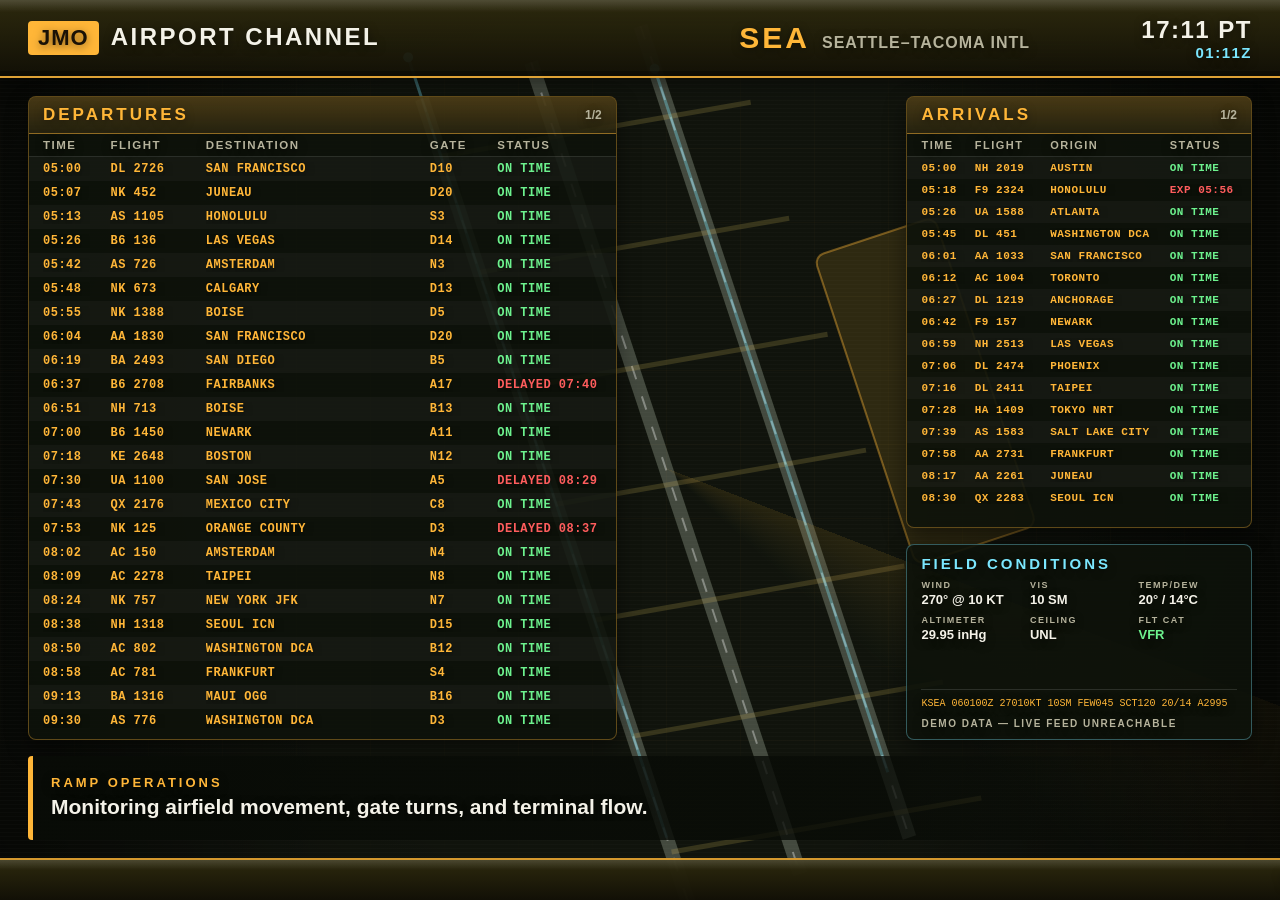
==== airport-channel/index.html @ 37097072 "add airport shopping and parks channels" ====
<!doctype html>
<html lang="en">
  <head>
    <meta charset="utf-8">
    <meta name="viewport" content="width=device-width, initial-scale=1">
    <title>JMO Airport Channel</title>
    <link rel="stylesheet" href="./styles.css?v=airport-1">
  </head>
  <body>
    <main class="frame">
      <canvas id="airfield" aria-label="Airfield ground view"></canvas>

      <div class="grid-glow"></div>
      <div class="scanlines"></div>
      <div class="vignette"></div>

      <header class="topbar">
        <div class="brand">
          <span class="brand-mark">JMO</span>
          <span class="brand-title">Airport Channel</span>
        </div>
        <div class="airport-id">
          <span id="airport-code" class="airport-code">SEA</span>
          <span id="airport-name" class="airport-name">Seattle–Tacoma Intl</span>
        </div>
        <div class="clocks">
          <div id="clock-local" class="clock">--:-- PT</div>
          <div id="clock-zulu" class="clock zulu">--:--Z</div>
        </div>
      </header>

      <section class="board departures">
        <div class="board-head">
          <span class="board-title">DEPARTURES</span>
          <span id="dep-page" class="board-page">1/2</span>
        </div>
        <div class="board-cols">
          <span>TIME</span><span>FLIGHT</span><span>DESTINATION</span><span>GATE</span><span>STATUS</span>
        </div>
        <div id="dep-rows" class="board-rows"></div>
      </section>

      <aside class="board arrivals">
        <div class="board-head">
          <span class="board-title">ARRIVALS</span>
          <span id="arr-page" class="board-page">1/2</span>
        </div>
        <div class="board-cols compact">
          <span>TIME</span><span>FLIGHT</span><span>ORIGIN</span><span>STATUS</span>
        </div>
        <div id="arr-rows" class="board-rows compact"></div>
      </aside>

      <aside class="wx-panel">
        <div class="panel-title">FIELD CONDITIONS</div>
        <div class="wx-grid">
          <div class="wx-cell"><span class="wx-label">WIND</span><span id="wx-wind" class="wx-value">---</span></div>
          <div class="wx-cell"><span class="wx-label">VIS</span><span id="wx-vis" class="wx-value">---</span></div>
          <div class="wx-cell"><span class="wx-label">TEMP/DEW</span><span id="wx-temp" class="wx-value">---</span></div>
          <div class="wx-cell"><span class="wx-label">ALTIMETER</span><span id="wx-altim" class="wx-value">---</span></div>
          <div class="wx-cell"><span class="wx-label">CEILING</span><span id="wx-ceiling" class="wx-value">---</span></div>
          <div class="wx-cell"><span class="wx-label">FLT CAT</span><span id="wx-cat" class="wx-value cat-vfr">VFR</span></div>
        </div>
        <div id="metar-raw" class="metar-raw">METAR LOADING...</div>
        <div id="wx-source" class="wx-source">DEMO DATA</div>
      </aside>

      <section class="status-panel">
        <div id="status-label" class="status-label">RAMP OPERATIONS</div>
        <div id="status-text" class="status-text">Monitoring airfield movement, gate turns, and terminal flow.</div>
      </section>

      <footer class="ticker">
        <div id="ticker-text" class="ticker-text">AIRPORT ADVISORY TAPE LOADING...</div>
      </footer>
    </main>

    <script src="./app.js?v=airport-1"></script>
  </body>
</html>
---- airport-channel/styles.css ----
:root {
  color-scheme: dark;
  --ink: #0a0c08;
  --panel: rgba(14, 18, 10, 0.9);
  --panel-strong: rgba(8, 11, 6, 0.95);
  --amber: #ffb638;
  --amber-dim: #b57f24;
  --green: #6df28e;
  --red: #ff5d5d;
  --cyan: #7be7ff;
  --white: #f4f2e8;
  --muted: #b6b39c;
  --safe-x: 28px;
  --topbar-h: 78px;
  --ticker-h: 42px;
  font-family: Arial, Helvetica, sans-serif;
}

* {
  box-sizing: border-box;
}

html,
body,
.frame,
#airfield {
  width: 100%;
  height: 100%;
  margin: 0;
  overflow: hidden;
}

body {
  background:
    radial-gradient(circle at 22% 20%, rgba(255, 182, 56, 0.1), transparent 30%),
    radial-gradient(circle at 76% 60%, rgba(123, 231, 255, 0.07), transparent 26%),
    linear-gradient(135deg, #0a0c08 0%, #14170f 48%, #060704 100%);
}

.frame {
  position: relative;
  aspect-ratio: 16 / 9;
  background: #0a0c08;
  color: var(--white);
}

#airfield {
  position: absolute;
  inset: 0;
}

.grid-glow,
.scanlines,
.vignette {
  position: absolute;
  inset: 0;
  pointer-events: none;
}

.grid-glow {
  z-index: 100;
  opacity: 0.32;
  background-image:
    linear-gradient(rgba(255, 182, 56, 0.07) 1px, transparent 1px),
    linear-gradient(90deg, rgba(255, 182, 56, 0.07) 1px, transparent 1px);
  background-size: 74px 74px;
  mask-image: linear-gradient(180deg, transparent 0%, #000 16%, #000 78%, transparent 100%);
}

.scanlines {
  z-index: 450;
  opacity: 0.08;
  background-image: repeating-linear-gradient(
    to bottom,
    rgba(255, 255, 255, 0.2),
    rgba(255, 255, 255, 0.2) 1px,
    transparent 1px,
    transparent 4px
  );
}

.vignette {
  z-index: 420;
  background:
    linear-gradient(90deg, rgba(0, 0, 0, 0.4), transparent 26%, transparent 70%, rgba(0, 0, 0, 0.46)),
    radial-gradient(circle at center, transparent 54%, rgba(0, 0, 0, 0.38));
}

.topbar,
.board,
.wx-panel,
.status-panel,
.ticker {
  position: absolute;
  z-index: 500;
  text-shadow: 0 2px 8px rgba(0, 0, 0, 0.52);
}

/* ---------- top bar ---------- */

.topbar {
  top: 0;
  left: 0;
  right: 0;
  height: var(--topbar-h);
  display: grid;
  grid-template-columns: minmax(0, 1fr) auto 200px;
  align-items: center;
  gap: 22px;
  padding: 0 var(--safe-x);
  background:
    linear-gradient(180deg, rgba(255, 255, 255, 0.16), transparent 12px),
    linear-gradient(180deg, rgba(46, 42, 14, 0.98), rgba(18, 16, 6, 0.96));
  border-bottom: 2px solid rgba(255, 182, 56, 0.82);
  box-shadow:
    inset 0 -5px 0 rgba(0, 0, 0, 0.28),
    0 7px 18px rgba(0, 0, 0, 0.42);
}

.brand {
  display: flex;
  align-items: baseline;
  gap: 12px;
  min-width: 0;
}

.brand-mark {
  padding: 4px 10px;
  border-radius: 4px;
  background: var(--amber);
  color: #1a1206;
  font-weight: 900;
  font-size: 22px;
  letter-spacing: 1px;
}

.brand-title {
  font-weight: 800;
  font-size: 24px;
  letter-spacing: 2.5px;
  text-transform: uppercase;
  white-space: nowrap;
}

.airport-id {
  display: flex;
  align-items: baseline;
  gap: 12px;
  white-space: nowrap;
}

.airport-code {
  font-size: 30px;
  font-weight: 900;
  letter-spacing: 3px;
  color: var(--amber);
}

.airport-name {
  font-size: 16px;
  font-weight: 700;
  letter-spacing: 1px;
  color: var(--muted);
  text-transform: uppercase;
}

.clocks {
  text-align: right;
  font-variant-numeric: tabular-nums;
}

.clock {
  font-size: 24px;
  font-weight: 800;
  letter-spacing: 1.5px;
}

.clock.zulu {
  font-size: 15px;
  font-weight: 700;
  color: var(--cyan);
}

/* ---------- flight boards ---------- */

.board {
  background: var(--panel);
  border: 1px solid rgba(255, 182, 56, 0.34);
  border-radius: 8px;
  box-shadow: 0 8px 22px rgba(0, 0, 0, 0.45);
  overflow: hidden;
  font-family: "Courier New", ui-monospace, monospace;
  display: flex;
  flex-direction: column;
}

.departures {
  top: calc(var(--topbar-h) + 18px);
  left: var(--safe-x);
  width: 46%;
  bottom: calc(var(--ticker-h) + 118px);
}

.arrivals {
  top: calc(var(--topbar-h) + 18px);
  right: var(--safe-x);
  width: 27%;
  height: 48%;
}

.board-head {
  display: flex;
  justify-content: space-between;
  align-items: center;
  padding: 8px 14px;
  background: linear-gradient(180deg, rgba(255, 182, 56, 0.24), rgba(255, 182, 56, 0.1));
  border-bottom: 1px solid rgba(255, 182, 56, 0.4);
  font-family: Arial, Helvetica, sans-serif;
}

.board-title {
  font-size: 17px;
  font-weight: 900;
  letter-spacing: 3px;
  color: var(--amber);
}

.board-page {
  font-size: 12px;
  font-weight: 700;
  color: var(--muted);
  font-variant-numeric: tabular-nums;
}

.board-cols,
.board-row {
  display: grid;
  grid-template-columns: 11% 16% 39% 11% 23%;
  gap: 6px;
  padding: 5px 14px;
  font-size: clamp(12px, 0.79vw, 15px);
  letter-spacing: 0.5px;
  white-space: nowrap;
}

.board-cols.compact,
.board-row.compact {
  grid-template-columns: 15% 22% 36% 27%;
  font-size: clamp(11px, 0.73vw, 14px);
}

.board-cols {
  font-size: 11.5px;
  font-weight: 700;
  color: var(--muted);
  border-bottom: 1px solid rgba(255, 255, 255, 0.12);
  font-family: Arial, Helvetica, sans-serif;
  letter-spacing: 1.5px;
}

.board-rows {
  display: flex;
  flex-direction: column;
  flex: 1;
  overflow: hidden;
}

.board-row {
  color: var(--amber);
  font-weight: 700;
  overflow: hidden;
}

.board-row > span {
  overflow: hidden;
  text-overflow: clip;
}

.board-row:nth-child(odd) {
  background: rgba(255, 255, 255, 0.03);
}

.board-row .flip {
  animation: flapIn 0.45s ease-out;
}

@keyframes flapIn {
  0% { transform: scaleY(0.1); filter: brightness(2); }
  60% { transform: scaleY(1.1); }
  100% { transform: scaleY(1); filter: brightness(1); }
}

.st-ontime { color: var(--green); }
.st-boarding { color: var(--cyan); animation: pulse 1.6s ease-in-out infinite; }
.st-final { color: var(--amber); animation: pulse 1s ease-in-out infinite; }
.st-delayed { color: var(--red); }
.st-cancelled { color: var(--red); text-decoration: line-through; }
.st-departed,
.st-landed { color: var(--muted); }

@keyframes pulse {
  0%, 100% { opacity: 1; }
  50% { opacity: 0.45; }
}

/* ---------- weather panel ---------- */

.wx-panel {
  right: var(--safe-x);
  width: 27%;
  bottom: calc(var(--ticker-h) + 118px);
  top: calc(var(--topbar-h) + 18px + 48% + 16px);
  background: var(--panel);
  border: 1px solid rgba(123, 231, 255, 0.34);
  border-radius: 8px;
  padding: 10px 14px;
  box-shadow: 0 8px 22px rgba(0, 0, 0, 0.45);
  display: flex;
  flex-direction: column;
  gap: 8px;
  overflow: hidden;
}

.panel-title {
  font-size: 15px;
  font-weight: 900;
  letter-spacing: 3px;
  color: var(--cyan);
}

.wx-grid {
  display: grid;
  grid-template-columns: 1fr 1fr 1fr;
  gap: 8px 10px;
}

.wx-cell {
  display: flex;
  flex-direction: column;
  gap: 2px;
  min-width: 0;
}

.wx-label {
  font-size: clamp(9px, 0.55vw, 10.5px);
  font-weight: 700;
  letter-spacing: 1.5px;
  color: var(--muted);
}

.wx-value {
  font-size: clamp(13px, 0.89vw, 17px);
  font-weight: 800;
  font-variant-numeric: tabular-nums;
  white-space: nowrap;
}

.cat-vfr { color: var(--green); }
.cat-mvfr { color: var(--cyan); }
.cat-ifr { color: var(--red); }
.cat-lifr { color: #d98cff; }

.metar-raw {
  margin-top: auto;
  font-family: "Courier New", ui-monospace, monospace;
  font-size: clamp(10px, 0.66vw, 12.5px);
  line-height: 1.35;
  color: var(--amber);
  border-top: 1px solid rgba(255, 255, 255, 0.12);
  padding-top: 7px;
  word-break: break-word;
}

.wx-source {
  font-size: 10px;
  font-weight: 700;
  letter-spacing: 1.5px;
  color: var(--muted);
}

/* ---------- lower-third status ---------- */

.status-panel {
  left: var(--safe-x);
  right: var(--safe-x);
  bottom: calc(var(--ticker-h) + 18px);
  height: 84px;
  display: flex;
  flex-direction: column;
  justify-content: center;
  gap: 4px;
  padding: 10px 18px;
  background: linear-gradient(90deg, var(--panel-strong), rgba(8, 11, 6, 0.78) 70%, transparent);
  border-left: 5px solid var(--amber);
  border-radius: 4px;
}

.status-label {
  font-size: 13px;
  font-weight: 900;
  letter-spacing: 3px;
  color: var(--amber);
}

.status-text {
  font-size: 21px;
  font-weight: 700;
  line-height: 1.25;
  overflow: hidden;
  display: -webkit-box;
  -webkit-line-clamp: 2;
  -webkit-box-orient: vertical;
}

/* ---------- ticker ---------- */

.ticker {
  left: 0;
  right: 0;
  bottom: 0;
  height: var(--ticker-h);
  display: flex;
  align-items: center;
  overflow: hidden;
  background:
    linear-gradient(180deg, rgba(255, 255, 255, 0.14), transparent 10px),
    linear-gradient(180deg, rgba(46, 42, 14, 0.98), rgba(18, 16, 6, 0.98));
  border-top: 2px solid rgba(255, 182, 56, 0.82);
}

.ticker-text {
  white-space: nowrap;
  font-size: 17px;
  font-weight: 700;
  letter-spacing: 1px;
  font-variant-numeric: tabular-nums;
  padding-left: 100%;
  animation: tickerScroll 60s linear infinite;
}

@keyframes tickerScroll {
  from { transform: translateX(0); }
  to { transform: translateX(-100%); }
}
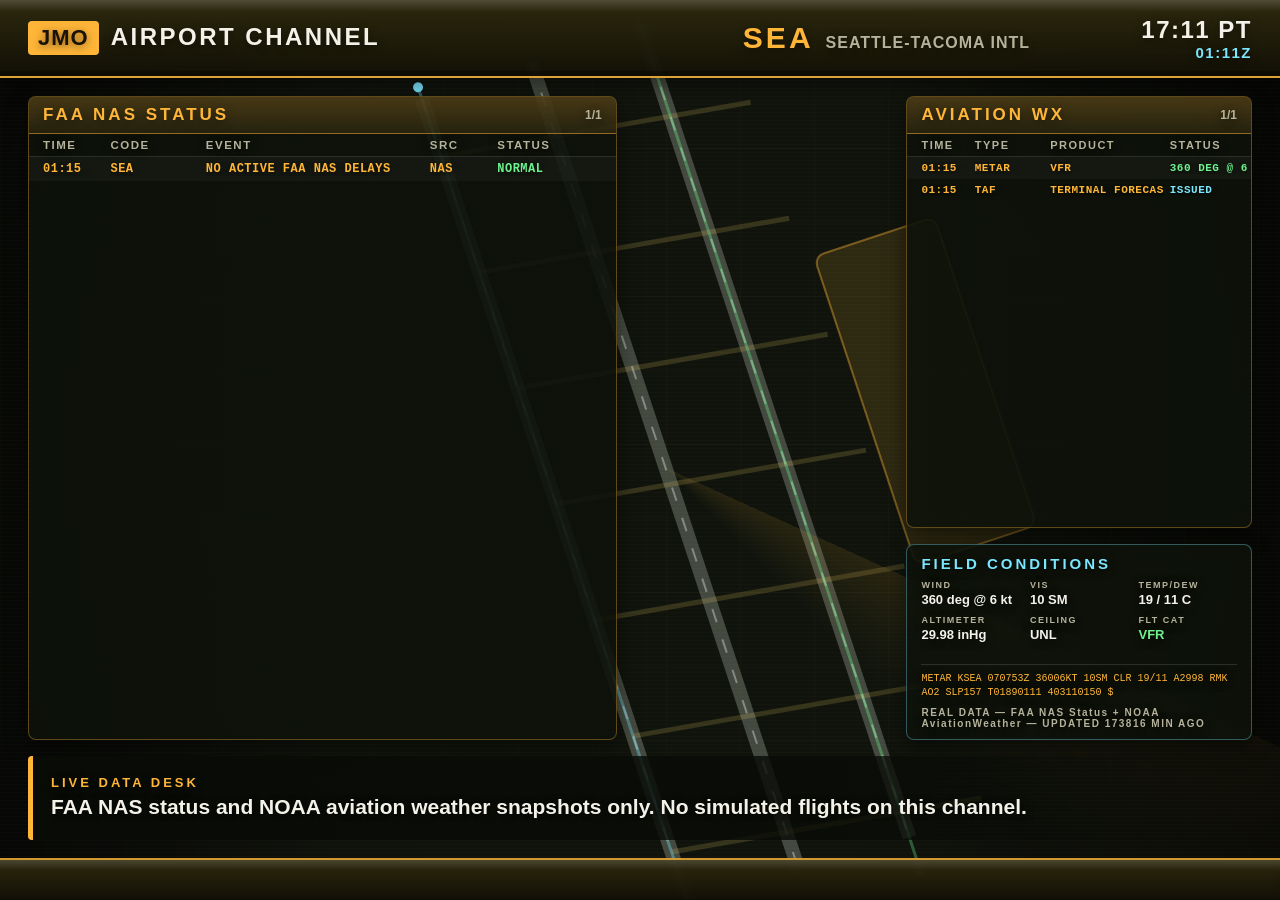
==== commit b86b36ee: "make channel visualizers real-data only" ====
--- a/airport-channel/index.html
+++ b/airport-channel/index.html
@@ -4,7 +4,7 @@
     <meta charset="utf-8">
     <meta name="viewport" content="width=device-width, initial-scale=1">
     <title>JMO Airport Channel</title>
-    <link rel="stylesheet" href="./styles.css?v=airport-1">
+    <link rel="stylesheet" href="./styles.css?v=airport-real-1">
   </head>
   <body>
     <main class="frame">
@@ -31,22 +31,22 @@
 
       <section class="board departures">
         <div class="board-head">
-          <span class="board-title">DEPARTURES</span>
+          <span class="board-title">FAA NAS STATUS</span>
           <span id="dep-page" class="board-page">1/2</span>
         </div>
         <div class="board-cols">
-          <span>TIME</span><span>FLIGHT</span><span>DESTINATION</span><span>GATE</span><span>STATUS</span>
+          <span>TIME</span><span>CODE</span><span>EVENT</span><span>SRC</span><span>STATUS</span>
         </div>
         <div id="dep-rows" class="board-rows"></div>
       </section>
 
       <aside class="board arrivals">
         <div class="board-head">
-          <span class="board-title">ARRIVALS</span>
+          <span class="board-title">AVIATION WX</span>
           <span id="arr-page" class="board-page">1/2</span>
         </div>
         <div class="board-cols compact">
-          <span>TIME</span><span>FLIGHT</span><span>ORIGIN</span><span>STATUS</span>
+          <span>TIME</span><span>TYPE</span><span>PRODUCT</span><span>STATUS</span>
         </div>
         <div id="arr-rows" class="board-rows compact"></div>
       </aside>
@@ -62,12 +62,12 @@
           <div class="wx-cell"><span class="wx-label">FLT CAT</span><span id="wx-cat" class="wx-value cat-vfr">VFR</span></div>
         </div>
         <div id="metar-raw" class="metar-raw">METAR LOADING...</div>
-        <div id="wx-source" class="wx-source">DEMO DATA</div>
+        <div id="wx-source" class="wx-source">LIVE SNAPSHOT LOADING</div>
       </aside>
 
       <section class="status-panel">
-        <div id="status-label" class="status-label">RAMP OPERATIONS</div>
-        <div id="status-text" class="status-text">Monitoring airfield movement, gate turns, and terminal flow.</div>
+        <div id="status-label" class="status-label">LIVE DATA DESK</div>
+        <div id="status-text" class="status-text">Loading FAA and NOAA airport status snapshot.</div>
       </section>
 
       <footer class="ticker">
@@ -75,6 +75,6 @@
       </footer>
     </main>
 
-    <script src="./app.js?v=airport-1"></script>
+    <script src="./app.js?v=airport-real-1"></script>
   </body>
 </html>
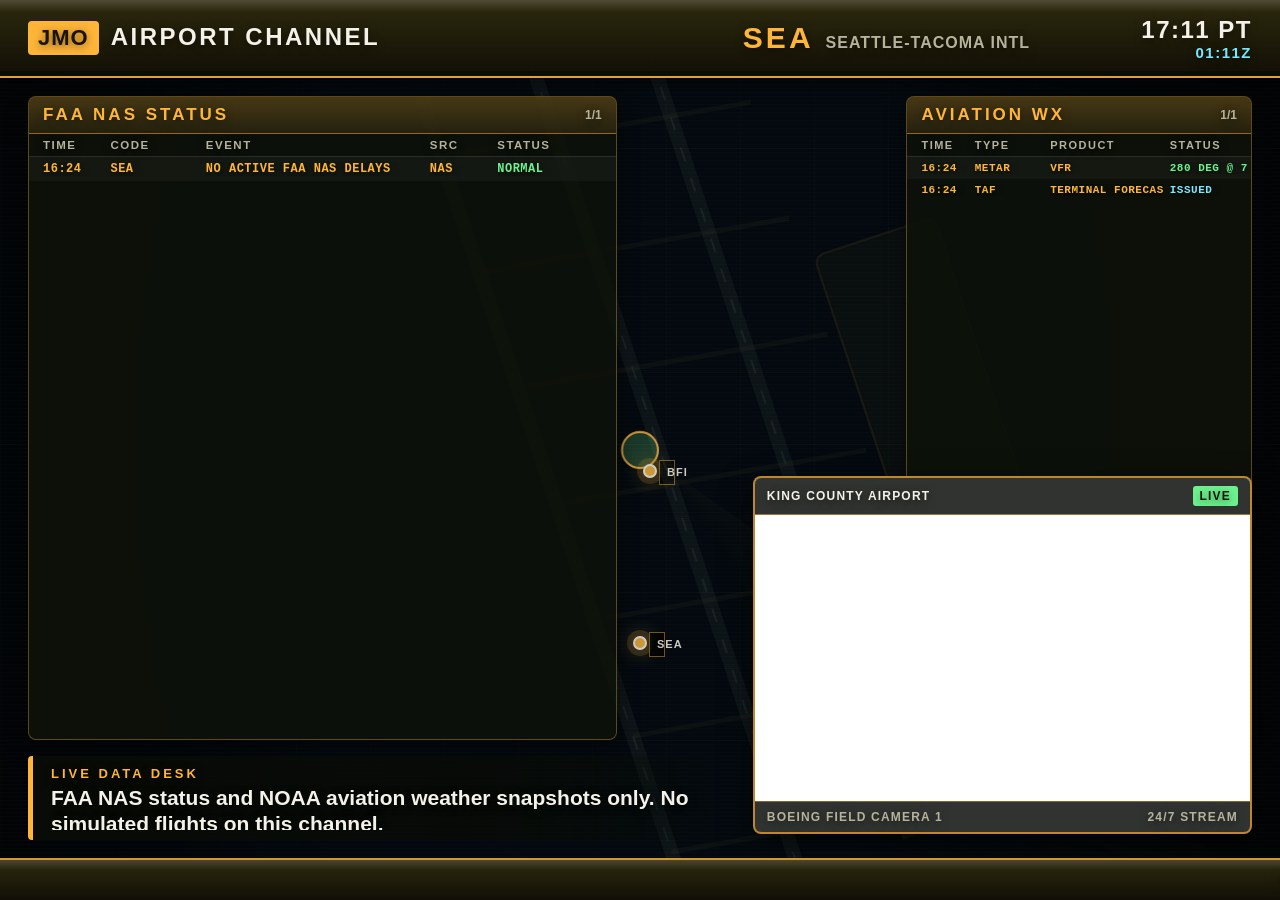
==== commit 7ac8d219: "Use live cameras for fake TV channels" ====
--- a/airport-channel/index.html
+++ b/airport-channel/index.html
@@ -4,10 +4,12 @@
     <meta charset="utf-8">
     <meta name="viewport" content="width=device-width, initial-scale=1">
     <title>JMO Airport Channel</title>
-    <link rel="stylesheet" href="./styles.css?v=airport-real-1">
+    <link rel="stylesheet" href="../weather-radar/vendor/leaflet/leaflet.css?v=vendor-leaflet-1">
+    <link rel="stylesheet" href="./styles.css?v=airport-live-map-1">
   </head>
   <body>
     <main class="frame">
+      <section id="map" aria-label="Airport regional map"></section>
       <canvas id="airfield" aria-label="Airfield ground view"></canvas>
 
       <div class="grid-glow"></div>
@@ -70,11 +72,25 @@
         <div id="status-text" class="status-text">Loading FAA and NOAA airport status snapshot.</div>
       </section>
 
+      <section class="camera-stage" aria-label="Live airport camera">
+        <div class="camera-head">
+          <span id="camera-source">KING COUNTY AIRPORT</span>
+          <span id="camera-live">LIVE</span>
+        </div>
+        <iframe id="camera-frame" title="Live airport camera" allow="autoplay; fullscreen" hidden></iframe>
+        <img id="camera-image" alt="Airport camera" hidden>
+        <div class="camera-foot">
+          <span id="camera-location">Boeing Field airfield</span>
+          <span id="camera-updated">refreshing</span>
+        </div>
+      </section>
+
       <footer class="ticker">
         <div id="ticker-text" class="ticker-text">AIRPORT ADVISORY TAPE LOADING...</div>
       </footer>
     </main>
 
-    <script src="./app.js?v=airport-real-1"></script>
+    <script src="../weather-radar/vendor/leaflet/leaflet.js?v=vendor-leaflet-1"></script>
+    <script src="./app.js?v=airport-live-map-1"></script>
   </body>
 </html>
--- a/weather-radar/vendor/leaflet/leaflet.css
+++ b/weather-radar/vendor/leaflet/leaflet.css
@@ -0,0 +1,661 @@
+/* required styles */
+
+.leaflet-pane,
+.leaflet-tile,
+.leaflet-marker-icon,
+.leaflet-marker-shadow,
+.leaflet-tile-container,
+.leaflet-pane > svg,
+.leaflet-pane > canvas,
+.leaflet-zoom-box,
+.leaflet-image-layer,
+.leaflet-layer {
+	position: absolute;
+	left: 0;
+	top: 0;
+	}
+.leaflet-container {
+	overflow: hidden;
+	}
+.leaflet-tile,
+.leaflet-marker-icon,
+.leaflet-marker-shadow {
+	-webkit-user-select: none;
+	   -moz-user-select: none;
+	        user-select: none;
+	  -webkit-user-drag: none;
+	}
+/* Prevents IE11 from highlighting tiles in blue */
+.leaflet-tile::selection {
+	background: transparent;
+}
+/* Safari renders non-retina tile on retina better with this, but Chrome is worse */
+.leaflet-safari .leaflet-tile {
+	image-rendering: -webkit-optimize-contrast;
+	}
+/* hack that prevents hw layers "stretching" when loading new tiles */
+.leaflet-safari .leaflet-tile-container {
+	width: 1600px;
+	height: 1600px;
+	-webkit-transform-origin: 0 0;
+	}
+.leaflet-marker-icon,
+.leaflet-marker-shadow {
+	display: block;
+	}
+/* .leaflet-container svg: reset svg max-width decleration shipped in Joomla! (joomla.org) 3.x */
+/* .leaflet-container img: map is broken in FF if you have max-width: 100% on tiles */
+.leaflet-container .leaflet-overlay-pane svg {
+	max-width: none !important;
+	max-height: none !important;
+	}
+.leaflet-container .leaflet-marker-pane img,
+.leaflet-container .leaflet-shadow-pane img,
+.leaflet-container .leaflet-tile-pane img,
+.leaflet-container img.leaflet-image-layer,
+.leaflet-container .leaflet-tile {
+	max-width: none !important;
+	max-height: none !important;
+	width: auto;
+	padding: 0;
+	}
+
+.leaflet-container img.leaflet-tile {
+	/* See: https://bugs.chromium.org/p/chromium/issues/detail?id=600120 */
+	mix-blend-mode: plus-lighter;
+}
+
+.leaflet-container.leaflet-touch-zoom {
+	-ms-touch-action: pan-x pan-y;
+	touch-action: pan-x pan-y;
+	}
+.leaflet-container.leaflet-touch-drag {
+	-ms-touch-action: pinch-zoom;
+	/* Fallback for FF which doesn't support pinch-zoom */
+	touch-action: none;
+	touch-action: pinch-zoom;
+}
+.leaflet-container.leaflet-touch-drag.leaflet-touch-zoom {
+	-ms-touch-action: none;
+	touch-action: none;
+}
+.leaflet-container {
+	-webkit-tap-highlight-color: transparent;
+}
+.leaflet-container a {
+	-webkit-tap-highlight-color: rgba(51, 181, 229, 0.4);
+}
+.leaflet-tile {
+	filter: inherit;
+	visibility: hidden;
+	}
+.leaflet-tile-loaded {
+	visibility: inherit;
+	}
+.leaflet-zoom-box {
+	width: 0;
+	height: 0;
+	-moz-box-sizing: border-box;
+	     box-sizing: border-box;
+	z-index: 800;
+	}
+/* workaround for https://bugzilla.mozilla.org/show_bug.cgi?id=888319 */
+.leaflet-overlay-pane svg {
+	-moz-user-select: none;
+	}
+
+.leaflet-pane         { z-index: 400; }
+
+.leaflet-tile-pane    { z-index: 200; }
+.leaflet-overlay-pane { z-index: 400; }
+.leaflet-shadow-pane  { z-index: 500; }
+.leaflet-marker-pane  { z-index: 600; }
+.leaflet-tooltip-pane   { z-index: 650; }
+.leaflet-popup-pane   { z-index: 700; }
+
+.leaflet-map-pane canvas { z-index: 100; }
+.leaflet-map-pane svg    { z-index: 200; }
+
+.leaflet-vml-shape {
+	width: 1px;
+	height: 1px;
+	}
+.lvml {
+	behavior: url(#default#VML);
+	display: inline-block;
+	position: absolute;
+	}
+
+
+/* control positioning */
+
+.leaflet-control {
+	position: relative;
+	z-index: 800;
+	pointer-events: visiblePainted; /* IE 9-10 doesn't have auto */
+	pointer-events: auto;
+	}
+.leaflet-top,
+.leaflet-bottom {
+	position: absolute;
+	z-index: 1000;
+	pointer-events: none;
+	}
+.leaflet-top {
+	top: 0;
+	}
+.leaflet-right {
+	right: 0;
+	}
+.leaflet-bottom {
+	bottom: 0;
+	}
+.leaflet-left {
+	left: 0;
+	}
+.leaflet-control {
+	float: left;
+	clear: both;
+	}
+.leaflet-right .leaflet-control {
+	float: right;
+	}
+.leaflet-top .leaflet-control {
+	margin-top: 10px;
+	}
+.leaflet-bottom .leaflet-control {
+	margin-bottom: 10px;
+	}
+.leaflet-left .leaflet-control {
+	margin-left: 10px;
+	}
+.leaflet-right .leaflet-control {
+	margin-right: 10px;
+	}
+
+
+/* zoom and fade animations */
+
+.leaflet-fade-anim .leaflet-popup {
+	opacity: 0;
+	-webkit-transition: opacity 0.2s linear;
+	   -moz-transition: opacity 0.2s linear;
+	        transition: opacity 0.2s linear;
+	}
+.leaflet-fade-anim .leaflet-map-pane .leaflet-popup {
+	opacity: 1;
+	}
+.leaflet-zoom-animated {
+	-webkit-transform-origin: 0 0;
+	    -ms-transform-origin: 0 0;
+	        transform-origin: 0 0;
+	}
+svg.leaflet-zoom-animated {
+	will-change: transform;
+}
+
+.leaflet-zoom-anim .leaflet-zoom-animated {
+	-webkit-transition: -webkit-transform 0.25s cubic-bezier(0,0,0.25,1);
+	   -moz-transition:    -moz-transform 0.25s cubic-bezier(0,0,0.25,1);
+	        transition:         transform 0.25s cubic-bezier(0,0,0.25,1);
+	}
+.leaflet-zoom-anim .leaflet-tile,
+.leaflet-pan-anim .leaflet-tile {
+	-webkit-transition: none;
+	   -moz-transition: none;
+	        transition: none;
+	}
+
+.leaflet-zoom-anim .leaflet-zoom-hide {
+	visibility: hidden;
+	}
+
+
+/* cursors */
+
+.leaflet-interactive {
+	cursor: pointer;
+	}
+.leaflet-grab {
+	cursor: -webkit-grab;
+	cursor:    -moz-grab;
+	cursor:         grab;
+	}
+.leaflet-crosshair,
+.leaflet-crosshair .leaflet-interactive {
+	cursor: crosshair;
+	}
+.leaflet-popup-pane,
+.leaflet-control {
+	cursor: auto;
+	}
+.leaflet-dragging .leaflet-grab,
+.leaflet-dragging .leaflet-grab .leaflet-interactive,
+.leaflet-dragging .leaflet-marker-draggable {
+	cursor: move;
+	cursor: -webkit-grabbing;
+	cursor:    -moz-grabbing;
+	cursor:         grabbing;
+	}
+
+/* marker & overlays interactivity */
+.leaflet-marker-icon,
+.leaflet-marker-shadow,
+.leaflet-image-layer,
+.leaflet-pane > svg path,
+.leaflet-tile-container {
+	pointer-events: none;
+	}
+
+.leaflet-marker-icon.leaflet-interactive,
+.leaflet-image-layer.leaflet-interactive,
+.leaflet-pane > svg path.leaflet-interactive,
+svg.leaflet-image-layer.leaflet-interactive path {
+	pointer-events: visiblePainted; /* IE 9-10 doesn't have auto */
+	pointer-events: auto;
+	}
+
+/* visual tweaks */
+
+.leaflet-container {
+	background: #ddd;
+	outline-offset: 1px;
+	}
+.leaflet-container a {
+	color: #0078A8;
+	}
+.leaflet-zoom-box {
+	border: 2px dotted #38f;
+	background: rgba(255,255,255,0.5);
+	}
+
+
+/* general typography */
+.leaflet-container {
+	font-family: "Helvetica Neue", Arial, Helvetica, sans-serif;
+	font-size: 12px;
+	font-size: 0.75rem;
+	line-height: 1.5;
+	}
+
+
+/* general toolbar styles */
+
+.leaflet-bar {
+	box-shadow: 0 1px 5px rgba(0,0,0,0.65);
+	border-radius: 4px;
+	}
+.leaflet-bar a {
+	background-color: #fff;
+	border-bottom: 1px solid #ccc;
+	width: 26px;
+	height: 26px;
+	line-height: 26px;
+	display: block;
+	text-align: center;
+	text-decoration: none;
+	color: black;
+	}
+.leaflet-bar a,
+.leaflet-control-layers-toggle {
+	background-position: 50% 50%;
+	background-repeat: no-repeat;
+	display: block;
+	}
+.leaflet-bar a:hover,
+.leaflet-bar a:focus {
+	background-color: #f4f4f4;
+	}
+.leaflet-bar a:first-child {
+	border-top-left-radius: 4px;
+	border-top-right-radius: 4px;
+	}
+.leaflet-bar a:last-child {
+	border-bottom-left-radius: 4px;
+	border-bottom-right-radius: 4px;
+	border-bottom: none;
+	}
+.leaflet-bar a.leaflet-disabled {
+	cursor: default;
+	background-color: #f4f4f4;
+	color: #bbb;
+	}
+
+.leaflet-touch .leaflet-bar a {
+	width: 30px;
+	height: 30px;
+	line-height: 30px;
+	}
+.leaflet-touch .leaflet-bar a:first-child {
+	border-top-left-radius: 2px;
+	border-top-right-radius: 2px;
+	}
+.leaflet-touch .leaflet-bar a:last-child {
+	border-bottom-left-radius: 2px;
+	border-bottom-right-radius: 2px;
+	}
+
+/* zoom control */
+
+.leaflet-control-zoom-in,
+.leaflet-control-zoom-out {
+	font: bold 18px 'Lucida Console', Monaco, monospace;
+	text-indent: 1px;
+	}
+
+.leaflet-touch .leaflet-control-zoom-in, .leaflet-touch .leaflet-control-zoom-out  {
+	font-size: 22px;
+	}
+
+
+/* layers control */
+
+.leaflet-control-layers {
+	box-shadow: 0 1px 5px rgba(0,0,0,0.4);
+	background: #fff;
+	border-radius: 5px;
+	}
+.leaflet-control-layers-toggle {
+	background-image: url(images/layers.png);
+	width: 36px;
+	height: 36px;
+	}
+.leaflet-retina .leaflet-control-layers-toggle {
+	background-image: url(images/layers-2x.png);
+	background-size: 26px 26px;
+	}
+.leaflet-touch .leaflet-control-layers-toggle {
+	width: 44px;
+	height: 44px;
+	}
+.leaflet-control-layers .leaflet-control-layers-list,
+.leaflet-control-layers-expanded .leaflet-control-layers-toggle {
+	display: none;
+	}
+.leaflet-control-layers-expanded .leaflet-control-layers-list {
+	display: block;
+	position: relative;
+	}
+.leaflet-control-layers-expanded {
+	padding: 6px 10px 6px 6px;
+	color: #333;
+	background: #fff;
+	}
+.leaflet-control-layers-scrollbar {
+	overflow-y: scroll;
+	overflow-x: hidden;
+	padding-right: 5px;
+	}
+.leaflet-control-layers-selector {
+	margin-top: 2px;
+	position: relative;
+	top: 1px;
+	}
+.leaflet-control-layers label {
+	display: block;
+	font-size: 13px;
+	font-size: 1.08333em;
+	}
+.leaflet-control-layers-separator {
+	height: 0;
+	border-top: 1px solid #ddd;
+	margin: 5px -10px 5px -6px;
+	}
+
+/* Default icon URLs */
+.leaflet-default-icon-path { /* used only in path-guessing heuristic, see L.Icon.Default */
+	background-image: url(images/marker-icon.png);
+	}
+
+
+/* attribution and scale controls */
+
+.leaflet-container .leaflet-control-attribution {
+	background: #fff;
+	background: rgba(255, 255, 255, 0.8);
+	margin: 0;
+	}
+.leaflet-control-attribution,
+.leaflet-control-scale-line {
+	padding: 0 5px;
+	color: #333;
+	line-height: 1.4;
+	}
+.leaflet-control-attribution a {
+	text-decoration: none;
+	}
+.leaflet-control-attribution a:hover,
+.leaflet-control-attribution a:focus {
+	text-decoration: underline;
+	}
+.leaflet-attribution-flag {
+	display: inline !important;
+	vertical-align: baseline !important;
+	width: 1em;
+	height: 0.6669em;
+	}
+.leaflet-left .leaflet-control-scale {
+	margin-left: 5px;
+	}
+.leaflet-bottom .leaflet-control-scale {
+	margin-bottom: 5px;
+	}
+.leaflet-control-scale-line {
+	border: 2px solid #777;
+	border-top: none;
+	line-height: 1.1;
+	padding: 2px 5px 1px;
+	white-space: nowrap;
+	-moz-box-sizing: border-box;
+	     box-sizing: border-box;
+	background: rgba(255, 255, 255, 0.8);
+	text-shadow: 1px 1px #fff;
+	}
+.leaflet-control-scale-line:not(:first-child) {
+	border-top: 2px solid #777;
+	border-bottom: none;
+	margin-top: -2px;
+	}
+.leaflet-control-scale-line:not(:first-child):not(:last-child) {
+	border-bottom: 2px solid #777;
+	}
+
+.leaflet-touch .leaflet-control-attribution,
+.leaflet-touch .leaflet-control-layers,
+.leaflet-touch .leaflet-bar {
+	box-shadow: none;
+	}
+.leaflet-touch .leaflet-control-layers,
+.leaflet-touch .leaflet-bar {
+	border: 2px solid rgba(0,0,0,0.2);
+	background-clip: padding-box;
+	}
+
+
+/* popup */
+
+.leaflet-popup {
+	position: absolute;
+	text-align: center;
+	margin-bottom: 20px;
+	}
+.leaflet-popup-content-wrapper {
+	padding: 1px;
+	text-align: left;
+	border-radius: 12px;
+	}
+.leaflet-popup-content {
+	margin: 13px 24px 13px 20px;
+	line-height: 1.3;
+	font-size: 13px;
+	font-size: 1.08333em;
+	min-height: 1px;
+	}
+.leaflet-popup-content p {
+	margin: 17px 0;
+	margin: 1.3em 0;
+	}
+.leaflet-popup-tip-container {
+	width: 40px;
+	height: 20px;
+	position: absolute;
+	left: 50%;
+	margin-top: -1px;
+	margin-left: -20px;
+	overflow: hidden;
+	pointer-events: none;
+	}
+.leaflet-popup-tip {
+	width: 17px;
+	height: 17px;
+	padding: 1px;
+
+	margin: -10px auto 0;
+	pointer-events: auto;
+
+	-webkit-transform: rotate(45deg);
+	   -moz-transform: rotate(45deg);
+	    -ms-transform: rotate(45deg);
+	        transform: rotate(45deg);
+	}
+.leaflet-popup-content-wrapper,
+.leaflet-popup-tip {
+	background: white;
+	color: #333;
+	box-shadow: 0 3px 14px rgba(0,0,0,0.4);
+	}
+.leaflet-container a.leaflet-popup-close-button {
+	position: absolute;
+	top: 0;
+	right: 0;
+	border: none;
+	text-align: center;
+	width: 24px;
+	height: 24px;
+	font: 16px/24px Tahoma, Verdana, sans-serif;
+	color: #757575;
+	text-decoration: none;
+	background: transparent;
+	}
+.leaflet-container a.leaflet-popup-close-button:hover,
+.leaflet-container a.leaflet-popup-close-button:focus {
+	color: #585858;
+	}
+.leaflet-popup-scrolled {
+	overflow: auto;
+	}
+
+.leaflet-oldie .leaflet-popup-content-wrapper {
+	-ms-zoom: 1;
+	}
+.leaflet-oldie .leaflet-popup-tip {
+	width: 24px;
+	margin: 0 auto;
+
+	-ms-filter: "progid:DXImageTransform.Microsoft.Matrix(M11=0.70710678, M12=0.70710678, M21=-0.70710678, M22=0.70710678)";
+	filter: progid:DXImageTransform.Microsoft.Matrix(M11=0.70710678, M12=0.70710678, M21=-0.70710678, M22=0.70710678);
+	}
+
+.leaflet-oldie .leaflet-control-zoom,
+.leaflet-oldie .leaflet-control-layers,
+.leaflet-oldie .leaflet-popup-content-wrapper,
+.leaflet-oldie .leaflet-popup-tip {
+	border: 1px solid #999;
+	}
+
+
+/* div icon */
+
+.leaflet-div-icon {
+	background: #fff;
+	border: 1px solid #666;
+	}
+
+
+/* Tooltip */
+/* Base styles for the element that has a tooltip */
+.leaflet-tooltip {
+	position: absolute;
+	padding: 6px;
+	background-color: #fff;
+	border: 1px solid #fff;
+	border-radius: 3px;
+	color: #222;
+	white-space: nowrap;
+	-webkit-user-select: none;
+	-moz-user-select: none;
+	-ms-user-select: none;
+	user-select: none;
+	pointer-events: none;
+	box-shadow: 0 1px 3px rgba(0,0,0,0.4);
+	}
+.leaflet-tooltip.leaflet-interactive {
+	cursor: pointer;
+	pointer-events: auto;
+	}
+.leaflet-tooltip-top:before,
+.leaflet-tooltip-bottom:before,
+.leaflet-tooltip-left:before,
+.leaflet-tooltip-right:before {
+	position: absolute;
+	pointer-events: none;
+	border: 6px solid transparent;
+	background: transparent;
+	content: "";
+	}
+
+/* Directions */
+
+.leaflet-tooltip-bottom {
+	margin-top: 6px;
+}
+.leaflet-tooltip-top {
+	margin-top: -6px;
+}
+.leaflet-tooltip-bottom:before,
+.leaflet-tooltip-top:before {
+	left: 50%;
+	margin-left: -6px;
+	}
+.leaflet-tooltip-top:before {
+	bottom: 0;
+	margin-bottom: -12px;
+	border-top-color: #fff;
+	}
+.leaflet-tooltip-bottom:before {
+	top: 0;
+	margin-top: -12px;
+	margin-left: -6px;
+	border-bottom-color: #fff;
+	}
+.leaflet-tooltip-left {
+	margin-left: -6px;
+}
+.leaflet-tooltip-right {
+	margin-left: 6px;
+}
+.leaflet-tooltip-left:before,
+.leaflet-tooltip-right:before {
+	top: 50%;
+	margin-top: -6px;
+	}
+.leaflet-tooltip-left:before {
+	right: 0;
+	margin-right: -12px;
+	border-left-color: #fff;
+	}
+.leaflet-tooltip-right:before {
+	left: 0;
+	margin-left: -12px;
+	border-right-color: #fff;
+	}
+
+/* Printing */
+
+@media print {
+	/* Prevent printers from removing background-images of controls. */
+	.leaflet-control {
+		-webkit-print-color-adjust: exact;
+		print-color-adjust: exact;
+		}
+	}
--- a/airport-channel/styles.css
+++ b/airport-channel/styles.css
@@ -23,6 +23,7 @@
 html,
 body,
 .frame,
+#map,
 #airfield {
   width: 100%;
   height: 100%;
@@ -47,6 +48,43 @@
 #airfield {
   position: absolute;
   inset: 0;
+  z-index: 20;
+  opacity: 0.2;
+  mix-blend-mode: screen;
+}
+
+#map {
+  position: absolute;
+  inset: 0;
+  z-index: 10;
+  background: #071019;
+  filter: saturate(0.88) contrast(1.08) brightness(0.8);
+}
+
+.leaflet-container {
+  background: #071019;
+  font-family: Arial, Helvetica, sans-serif;
+}
+
+.airport-marker {
+  width: 14px;
+  height: 14px;
+  border-radius: 50%;
+  background: var(--amber);
+  border: 2px solid rgba(255, 255, 255, 0.9);
+  box-shadow: 0 0 0 6px rgba(255, 182, 56, 0.18), 0 0 22px rgba(255, 182, 56, 0.72);
+}
+
+.airport-label {
+  transform: translate(16px, -18px);
+  padding: 3px 7px;
+  border: 1px solid rgba(255, 182, 56, 0.54);
+  background: rgba(6, 10, 6, 0.78);
+  color: var(--white);
+  font-size: 11px;
+  font-weight: 900;
+  letter-spacing: 1px;
+  white-space: nowrap;
 }
 
 .grid-glow,
@@ -90,6 +128,7 @@
 .board,
 .wx-panel,
 .status-panel,
+.camera-stage,
 .ticker {
   position: absolute;
   z-index: 500;
@@ -382,7 +421,7 @@
 
 .status-panel {
   left: var(--safe-x);
-  right: var(--safe-x);
+  right: calc(var(--safe-x) + min(39vw, 690px) + 18px);
   bottom: calc(var(--ticker-h) + 18px);
   height: 84px;
   display: flex;
@@ -412,6 +451,69 @@
   -webkit-box-orient: vertical;
 }
 
+/* ---------- live camera ---------- */
+
+.camera-stage {
+  right: var(--safe-x);
+  bottom: calc(var(--ticker-h) + 24px);
+  width: min(39vw, 690px);
+  height: min(28vw, 390px);
+  min-height: 260px;
+  overflow: hidden;
+  border: 2px solid rgba(255, 182, 56, 0.74);
+  border-radius: 8px;
+  background: rgba(3, 6, 5, 0.92);
+  box-shadow:
+    inset 0 0 0 1px rgba(255, 255, 255, 0.08),
+    0 12px 32px rgba(0, 0, 0, 0.52);
+}
+
+.camera-stage iframe,
+.camera-stage img {
+  width: 100%;
+  height: 100%;
+  border: 0;
+  object-fit: cover;
+  background: #030605;
+}
+
+.camera-head,
+.camera-foot {
+  position: absolute;
+  left: 0;
+  right: 0;
+  z-index: 2;
+  display: flex;
+  justify-content: space-between;
+  align-items: center;
+  gap: 12px;
+  padding: 8px 12px;
+  background: rgba(4, 7, 4, 0.82);
+  color: var(--white);
+  font-size: 12px;
+  font-weight: 900;
+  letter-spacing: 1.2px;
+  text-transform: uppercase;
+}
+
+.camera-head {
+  top: 0;
+  border-bottom: 1px solid rgba(255, 182, 56, 0.52);
+}
+
+.camera-foot {
+  bottom: 0;
+  border-top: 1px solid rgba(255, 182, 56, 0.4);
+  color: var(--muted);
+}
+
+#camera-live {
+  color: #111706;
+  background: var(--green);
+  border-radius: 3px;
+  padding: 3px 7px;
+}
+
 /* ---------- ticker ---------- */
 
 .ticker {
